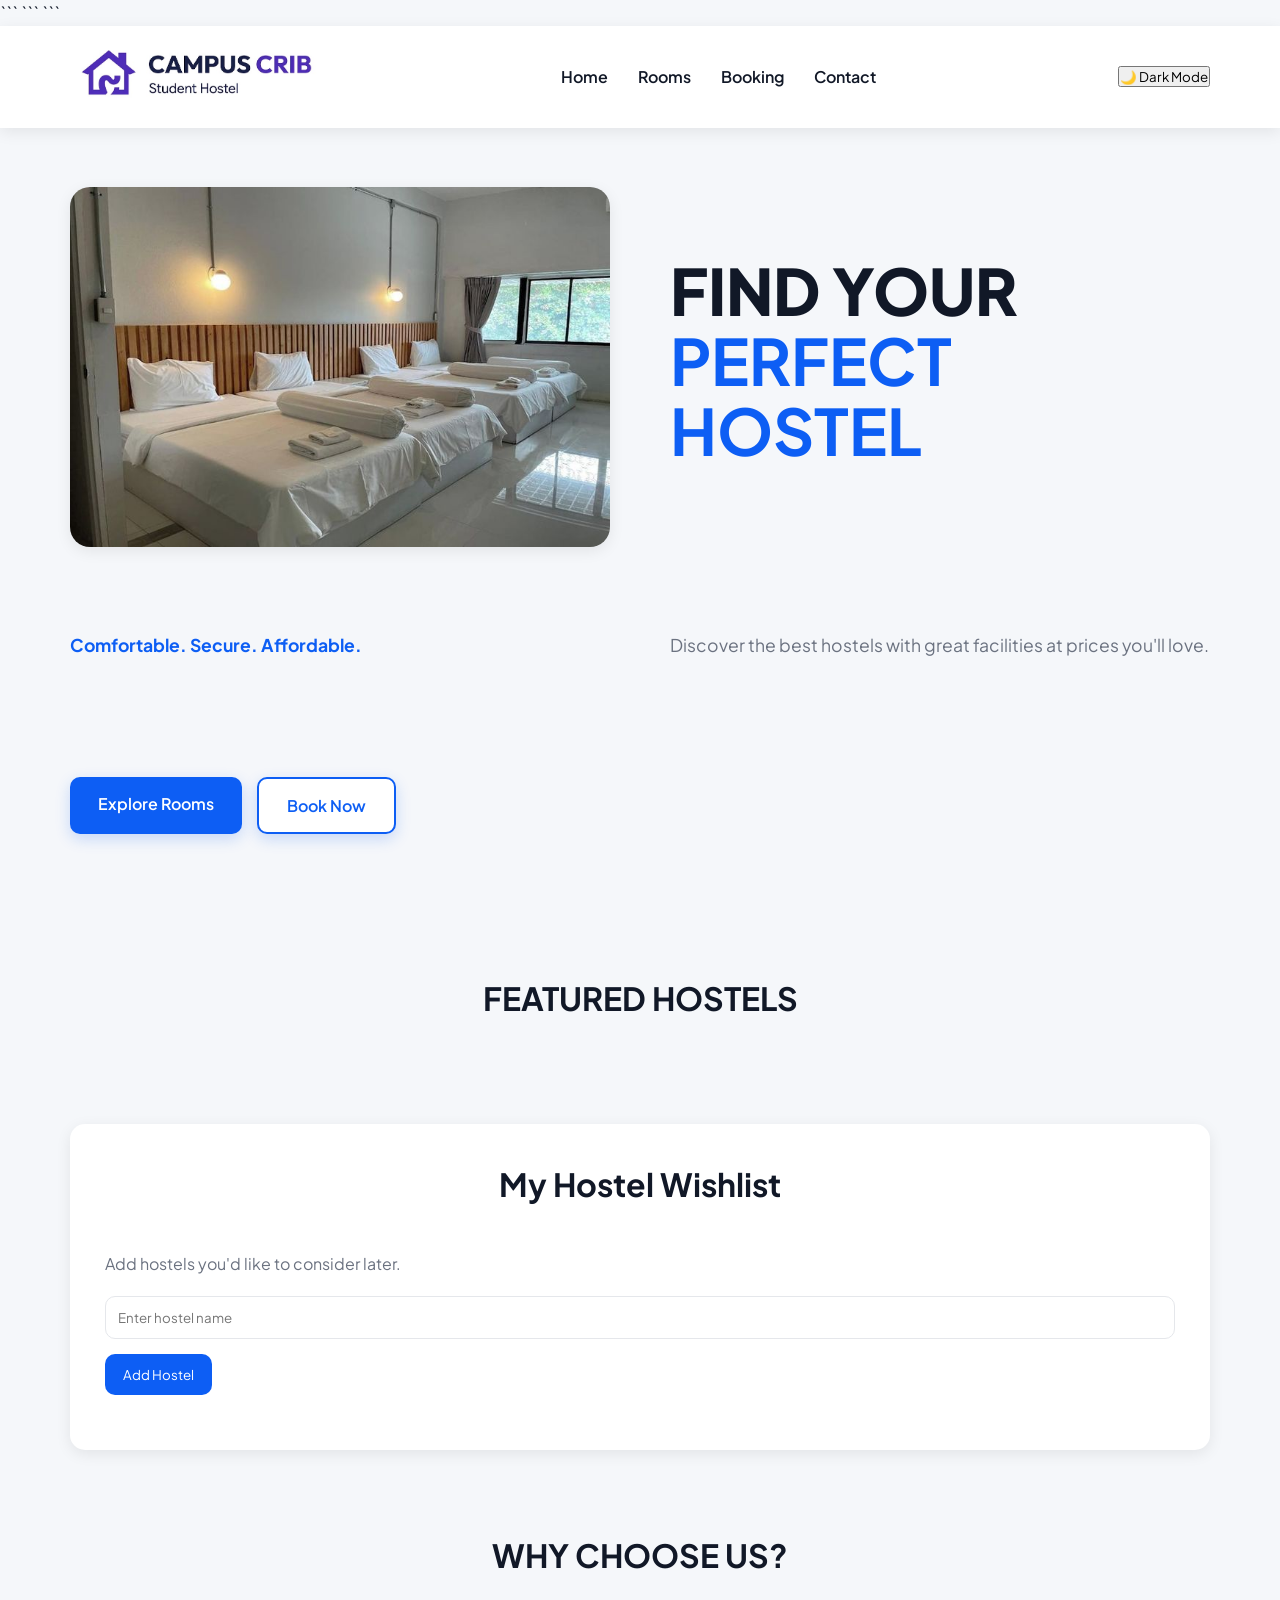
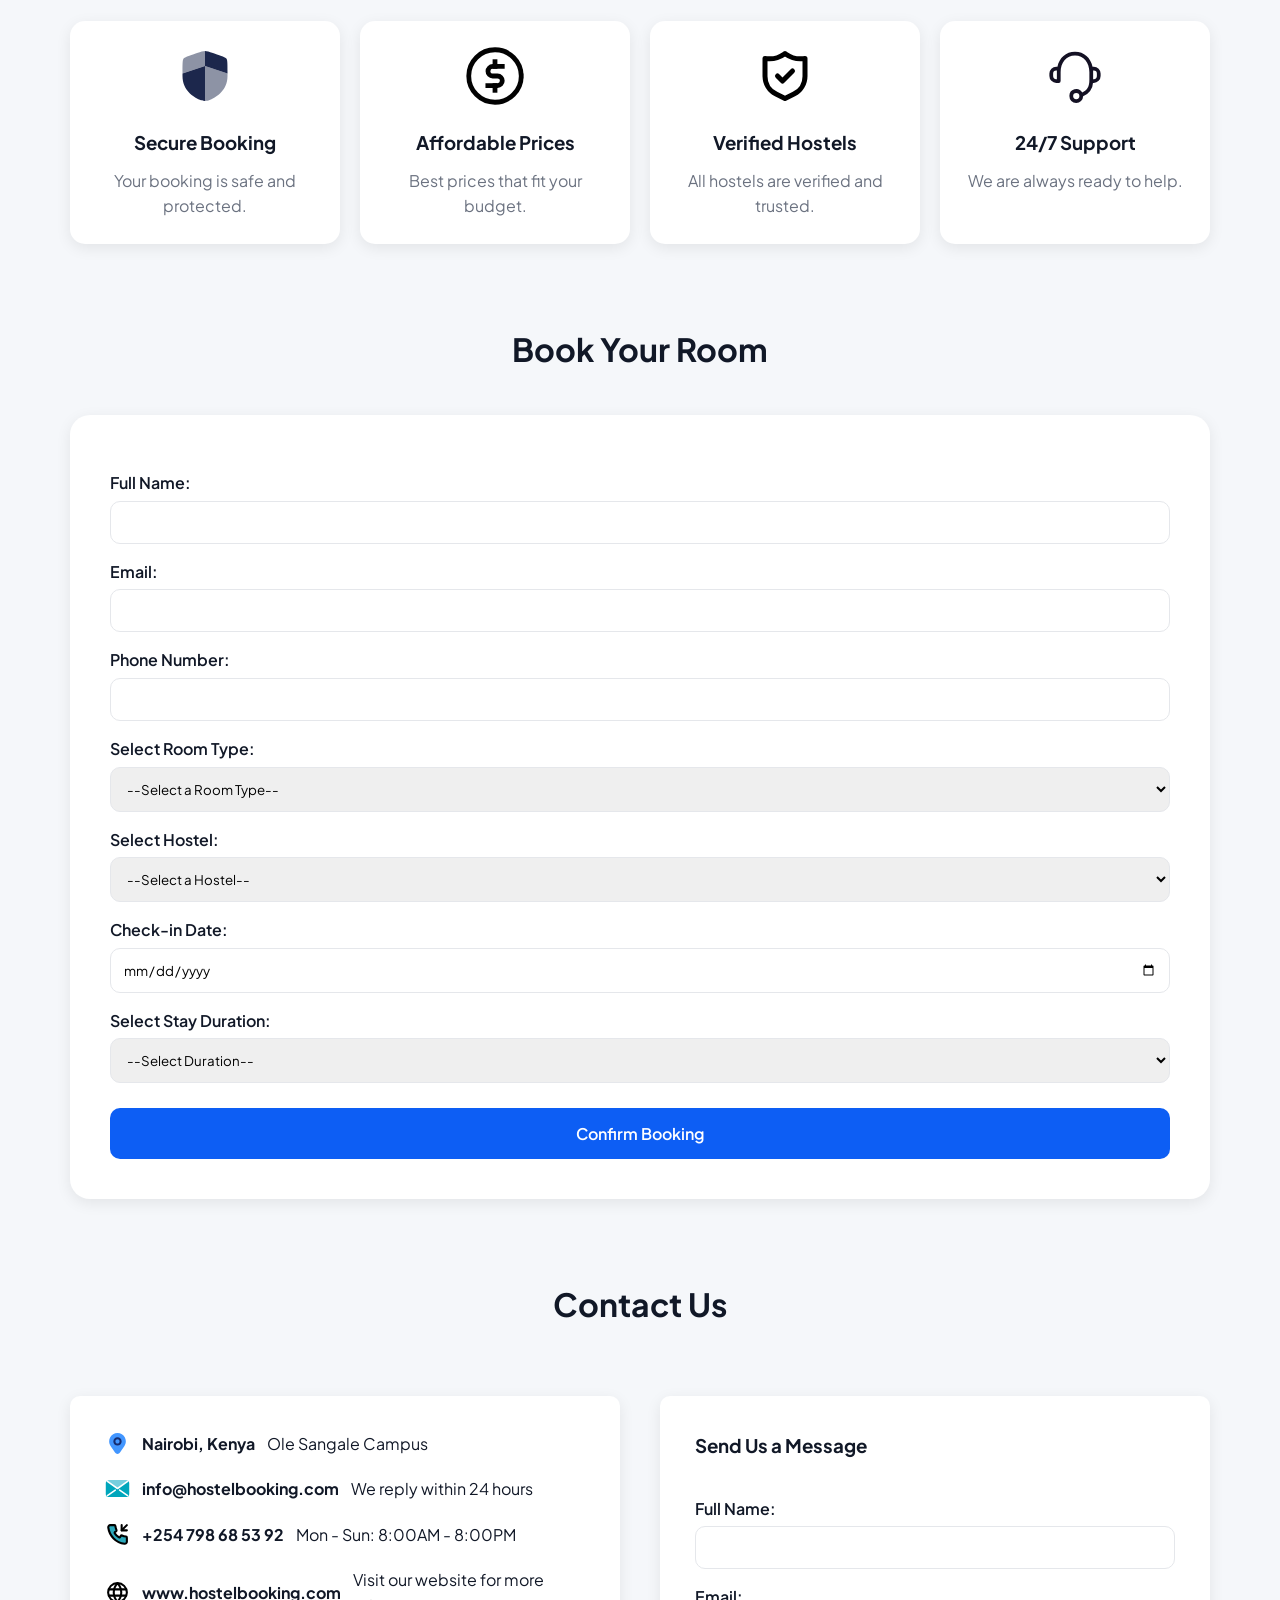
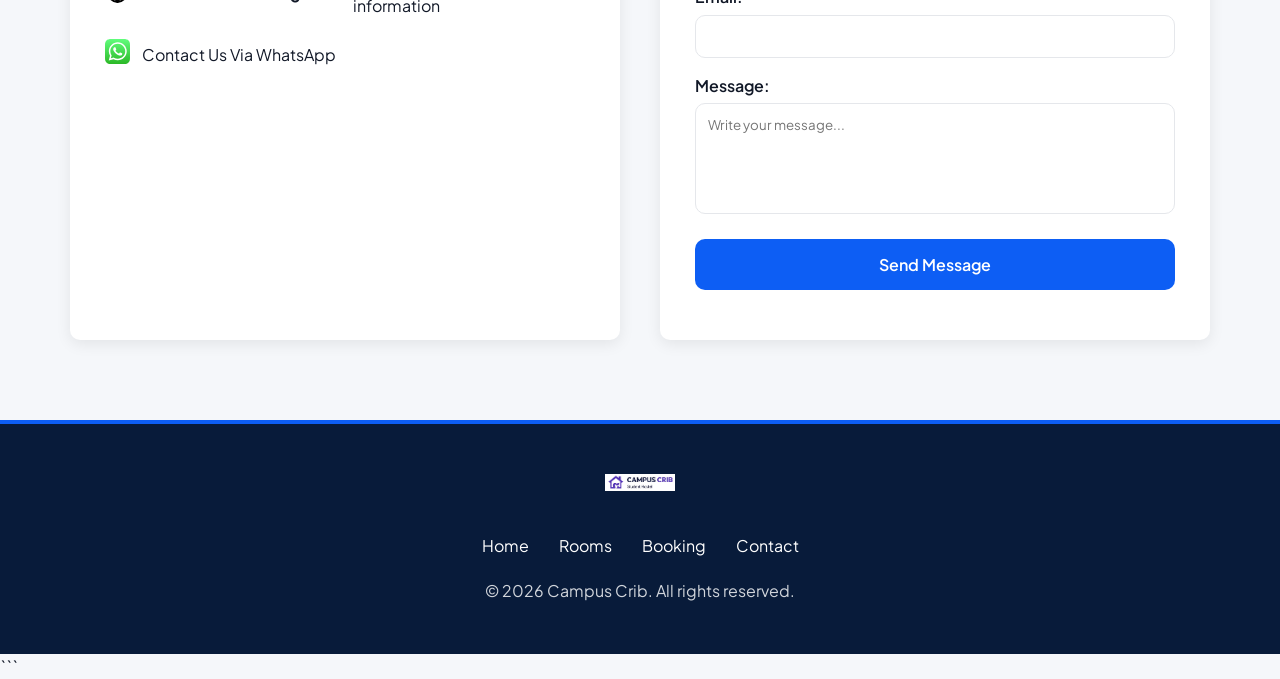
==== submission/index.html @ 3161b030 "Carry over Midterm baseline" ====
<!DOCTYPE html>

<html lang="en">

<head>
    <meta charset="UTF-8">
    <meta name="viewport" content="width=device-width, initial-scale=1.0">
    <title>Campus Crib</title>

```
<link rel="preconnect" href="https://fonts.googleapis.com">
<link rel="preconnect" href="https://fonts.gstatic.com" crossorigin>

<link href="https://fonts.googleapis.com/css2?family=Plus+Jakarta+Sans:wght@300;400;500;600;700;800&display=swap"
    rel="stylesheet">

<link rel="stylesheet" href="css/styles.css">
<link rel="icon" href="images/logo.jpg">
```

</head>

<body>

```
<header>
    <nav>
        <div class="logo">
            <a href="#Home">
                <img src="images/logo.jpg" alt="Campus Crib Logo">
            </a>
        </div>

        <ul class="nav-links">
            <li><a href="#Home">Home</a></li>
            <li><a href="#Rooms">Rooms</a></li>
            <li><a href="#Booking">Booking</a></li>
            <li><a href="#Contact">Contact</a></li>
        </ul>

        <button id="themeToggle" class="theme-btn">
            🌙 Dark Mode
        </button>
    </nav>
</header>

<main>

    <!-- HOME SECTION -->
    <section id="Home">

        <div class="banner-container">

            <img src="images/home.jpeg"
                alt="Hostel Image"
                class="home-image"
                id="bannerImage">

            <div id="bannerInfo" class="hidden-banner">

                <h3>Campus Crib</h3>

                <p>
                    We help students find secure,
                    affordable and verified hostels
                    near their campus.
                </p>

            </div>

        </div>

        <h1>FIND YOUR <strong>PERFECT HOSTEL</strong></h1>

        <p>
            <strong>Comfortable. Secure. Affordable.</strong>
        </p>

        <p>
            Discover the best hostels with great facilities
            at prices you'll love.
        </p>

        <div class="buttons">
            <a href="#Rooms" class="btn">Explore Rooms</a>
            <a href="#Booking" class="btn">Book Now</a>
        </div>

    </section>

    <!-- ROOMS SECTION -->
    <section id="Rooms">

        <h2>FEATURED HOSTELS</h2>

        <!-- Dynamic content rendered by JavaScript -->
        <div id="hostelContainer"></div>

        <!-- Wishlist Section -->
        <div class="wishlist-section">

            <h2>My Hostel Wishlist</h2>

            <p>
                Add hostels you'd like to consider later.
            </p>

            <input
                type="text"
                id="wishlistInput"
                placeholder="Enter hostel name">

            <button id="addWishlist">
                Add Hostel
            </button>

            <ul id="wishlist"></ul>

        </div>

        <!-- Why Choose Us -->
        <div class="Why">

            <h2>WHY CHOOSE US?</h2>

            <div class="reasons">

                <div class="reason">
                    <img src="images/shield.svg" alt="Secure Booking">

                    <h3>Secure Booking</h3>

                    <p>
                        Your booking is safe and protected.
                    </p>
                </div>

                <div class="reason">
                    <img src="images/prices.svg" alt="Affordable Prices">

                    <h3>Affordable Prices</h3>

                    <p>
                        Best prices that fit your budget.
                    </p>
                </div>

                <div class="reason">
                    <img src="images/verified.svg" alt="Verified Hostels">

                    <h3>Verified Hostels</h3>

                    <p>
                        All hostels are verified and trusted.
                    </p>
                </div>

                <div class="reason">
                    <img src="images/support.svg" alt="24/7 Support">

                    <h3>24/7 Support</h3>

                    <p>
                        We are always ready to help.
                    </p>
                </div>

            </div>

        </div>

    </section>

    <!-- BOOKING SECTION -->
    <section id="Booking">

        <h2>Book Your Room</h2>

        <form id="bookingForm">

            <label for="name">Full Name:</label>
            <input
                type="text"
                id="name"
                name="name">

            <label for="email">Email:</label>
            <input
                type="email"
                id="email"
                name="email">

            <label for="phone">Phone Number:</label>
            <input
                type="tel"
                id="phone"
                name="phone">

            <label for="room_type">Select Room Type:</label>

            <select id="room_type" name="room_type">
                <option value="">--Select a Room Type--</option>
                <option value="single">Single Room</option>
                <option value="double">Double Room</option>
                <option value="suite">Suite</option>
            </select>

            <label for="hostel">Select Hostel:</label>

            <select id="hostel" name="hostel">
                <option value="">--Select a Hostel--</option>
                <option value="parallel_four">
                    Parallel Four Hostels
                </option>
                <option value="qwetu">
                    Qwetu Hostel
                </option>
                <option value="kafoca">
                    Kafoca Hostel
                </option>
            </select>

            <p id="savedHostel"></p>

            <label for="checkin">Check-in Date:</label>

            <input
                type="date"
                id="checkin"
                name="checkin">

            <label for="duration_unit">
                Select Stay Duration:
            </label>

            <select
                id="duration_unit"
                name="duration_unit">

                <option value="">
                    --Select Duration--
                </option>

                <option value="3_months">
                    3 Months
                </option>

                <option value="6_months">
                    6 Months
                </option>

                <option value="12_months">
                    12 Months
                </option>

            </select>

            <button type="submit">
                Confirm Booking
            </button>

        </form>

        <p id="bookingFeedback"></p>

    </section>

    <!-- CONTACT SECTION -->
    <section id="Contact">

        <h2>Contact Us</h2>

        <div class="contact-info">

            <p>
                <img src="images/location.svg" alt="Location Icon">
                <strong>Nairobi, Kenya</strong>
                Ole Sangale Campus
            </p>

            <p>
                <img src="images/email.svg" alt="Email Icon">
                <strong>info@hostelbooking.com</strong>
                We reply within 24 hours
            </p>

            <p>
                <img src="images/call.svg" alt="Phone Icon">
                <strong>+254 798 68 53 92</strong>
                Mon - Sun: 8:00AM - 8:00PM
            </p>

            <p>
                <img src="images/internet.svg" alt="Internet Icon">
                <strong>www.hostelbooking.com</strong>
                Visit our website for more information
            </p>

            <p>
                <a href="https://wa.me/254798685392"
                    target="_blank">

                    <img src="images/whatsapp.svg"
                        alt="WhatsApp Icon">

                </a>

                Contact Us Via WhatsApp
            </p>

        </div>

        <!-- Contact Form -->
        <div id="contact-form">

            <h3>Send Us a Message</h3>

            <form id="messageForm">

                <label for="contact-name">
                    Full Name:
                </label>

                <input
                    type="text"
                    id="contact-name"
                    name="name">

                <label for="contact-email">
                    Email:
                </label>

                <input
                    type="email"
                    id="contact-email"
                    name="email">

                <label for="message">
                    Message:
                </label>

                <textarea
                    id="message"
                    name="message"
                    rows="5"
                    placeholder="Write your message..."></textarea>

                <button type="submit">
                    Send Message
                </button>

            </form>

            <p id="messageFeedback"></p>

        </div>

    </section>

</main>

<footer>

    <a href="#Home">
        <img src="images/logo.jpg"
            alt="Campus Crib Logo"
            class="footer-logo">
    </a>

    <ul class="footer-links">
        <li><a href="#Home">Home</a></li>
        <li><a href="#Rooms">Rooms</a></li>
        <li><a href="#Booking">Booking</a></li>
        <li><a href="#Contact">Contact</a></li>
    </ul>

    <p>
        &copy; 2026 Campus Crib.
        All rights reserved.
    </p>

</footer>

<script src="js/script.js"></script>
```

</body>

</html>
---- submission/css/styles.css ----
:root {
--primary-blue: #0D5EF4;
--dark-blue: #0A2A66;
--navy-blue: #081B3A;

--white: #FFFFFF;
--light-bg: #F5F7FA;

--border-gray: #E5E7EB;
--text-gray: #6B7280;
--dark-text: #111827;

--shadow: 0 4px 15px rgba(0, 0, 0, 0.08);
}

* {
  margin: 0;
  padding: 0;
  box-sizing: border-box;
  font-family: 'Plus Jakarta Sans', sans-serif;
}

html {
scroll-behavior: smooth;
}

body {
background: var(--light-bg);
color: var(--dark-text);
line-height: 1.6;
}

header {
background: var(--white);
box-shadow: var(--shadow);
position: sticky;
top: 0;
z-index: 1000;
}

nav {
max-width: 1200px;
margin: auto;
padding: 18px 30px;
display: flex;
justify-content: space-between;
align-items: center;
}

.logo img {
height: 60px;
transition: 0.3s;
}

.logo img:hover {
transform: scale(1.05);
}

.nav-links {
display: flex;
gap: 30px;
list-style: none;
}

.nav-links a {
text-decoration: none;
color: var(--dark-text);
font-weight: 600;
position: relative;
}

.nav-links a::after {
content: "";
position: absolute;
width: 0;
left: 0;
bottom: -5px;
height: 2px;
background: var(--primary-blue);
transition: 0.3s;
}

.nav-links a:hover::after {
width: 100%;
}

.nav-links a:hover {
color: var(--primary-blue);
}

section {
scroll-margin-top: 100px;
}

#Home {
max-width: 1200px;
margin: auto;
min-height: 85vh;
padding: 50px 30px;
display: grid;
grid-template-columns: 1fr 1fr;
gap: 60px;
align-items: center;
}

.home-image {
width: 100%;
max-width: 550px;
border-radius: 20px;
justify-self: center;
box-shadow: var(--shadow);
}

#Home h1 {
font-size: 4rem;
line-height: 1.1;
font-weight: 800;
margin-bottom: 20px;
}

#Home h1 strong {
color: var(--primary-blue);
display: block;
}

#Home p {
color: var(--text-gray);
margin-bottom: 10px;
font-size: 1.1rem;
}

#Home p strong {
color: var(--primary-blue);
}

.buttons {
display: flex;
gap: 15px;
margin-top: 30px;
}

.btn {
text-decoration: none;
padding: 14px 28px;
border-radius: 10px;
font-weight: 600;
transition: 0.3s;
box-shadow: 0 5px 15px rgba(13, 94, 244, 0.2);
}

.btn:first-child {
background: var(--primary-blue);
color: white;
}

.btn:last-child {
border: 2px solid var(--primary-blue);
color: var(--primary-blue);
background: white;
}

.btn:hover {
transform: translateY(-4px);
}

#Rooms {
max-width: 1200px;
margin: 80px auto;
padding: 0 30px;
}

#Booking {
max-width: 1200px;
margin: 80px auto;
padding: 0 30px;
}

#Rooms h2 {
text-align: center;
margin-bottom: 40px;
font-size: 2rem;
}

#Booking h2 {
text-align: center;
margin-bottom: 40px;
font-size: 2rem;
}

.image {
display: inline-block;
width: 31%;
margin-right: 2%;
margin-bottom: 30px;
background: white;
border-radius: 15px;
overflow: hidden;
box-shadow: var(--shadow);
transition: 0.3s;
cursor: pointer;
}

.image:hover {
transform: translateY(-5px);
}

.image img {
width: 100%;
height: 220px;
object-fit: cover;
transition: 0.4s;
}

.image:hover img {
transform: scale(1.05);
}

.image h3 {
padding: 15px 20px 8px;
}

.image p {
padding: 0 20px 20px;
color: var(--primary-blue);
font-weight: 700;
}

.Why {
margin-top: 80px;
}

.Why h2 {
text-align: center;
margin-bottom: 40px;
}

.reasons {
display: grid;
grid-template-columns: repeat(4, 1fr);
gap: 20px;
}

.reason {
background: white;
padding: 25px;
text-align: center;
border-radius: 15px;
box-shadow: var(--shadow);
transition: 0.3s;
}

.reason:hover {
transform: translateY(-5px);
}

.reason img {
width: 60px;
margin-bottom: 15px;
}

.reason h3 {
margin-bottom: 10px;
}

.reason p {
color: var(--text-gray);
}

form {
background: white;
padding: 40px;
border-radius: 20px;
box-shadow: var(--shadow);
}

form label {
display: block;
margin-top: 15px;
margin-bottom: 5px;
font-weight: 600;
}

form input {
width: 100%;
padding: 12px;
border: 1px solid var(--border-gray);
border-radius: 10px;
outline: none;
transition: 0.3s;
}

form select {
width: 100%;
padding: 12px;
border: 1px solid var(--border-gray);
border-radius: 10px;
outline: none;
transition: 0.3s;
}

form textarea {
width: 100%;
padding: 12px;
border: 1px solid var(--border-gray);
border-radius: 10px;
outline: none;
transition: 0.3s;
resize: none;
}

form input:focus {
border-color: var(--primary-blue);
}

form select:focus {
border-color: var(--primary-blue);
}

form textarea:focus {
border-color: var(--primary-blue);
}

form button {
width: 100%;
padding: 15px;
margin-top: 25px;
border: none;
border-radius: 10px;
background: var(--primary-blue);
color: white;
font-size: 1rem;
font-weight: 600;
cursor: pointer;
transition: 0.3s;
}

form button:hover {
background: var(--dark-blue);
}

#Contact {
max-width: 1200px;
margin: 80px auto;
padding: 0 30px;
display: grid;
grid-template-columns: 1fr 1fr;
gap: 40px;
}

#Contact h2 {
margin-bottom: 25px;
grid-column: 1 / -1;
font-size: 2rem;
text-align: center;
}

.contact-info {
background: white;
padding: 35px;
border-radius: 10px;
box-shadow: var(--shadow);
}

#contact-form {
background: white;
padding: 35px;
border-radius: 10px;
box-shadow: var(--shadow);
}

.contact-info p {
margin-bottom: 20px;
display: flex;
align-items: center;
gap: 12px;
}

.contact-info img {
width: 25px;
}

#contact-form h3 {
margin-bottom: 20px;
}

#contact-form form {
display: flex;
flex-direction: column;
box-shadow: none;
padding: 0;
background: transparent;
border-radius: 0;
}

#contact-form form label {
margin-top: 15px;
}

footer {
background: var(--navy-blue);
color: white;
text-align: center;
padding: 50px 20px;
margin-top: 80px;
border-top: 4px solid var(--primary-blue);
}

.footer-logo {
width: 70px;
margin-bottom: 15px;
}

.footer-links {
display: flex;
justify-content: center;
gap: 30px;
list-style: none;
margin: 20px 0;
}

.footer-links a {
color: white;
text-decoration: none;
}

.footer-links a:hover {
color: var(--primary-blue);
}

footer p {
color: #D1D5DB;
}

@media (max-width: 992px) {

#Home {
    grid-template-columns: 1fr;
    text-align: center;
}

.buttons {
    justify-content: center;
}

.reasons {
    grid-template-columns: repeat(2, 1fr);
}

#Contact {
    grid-template-columns: 1fr;
}

#Contact h2 {
    grid-column: 1;
}

.image {
    width: 48%;
}

}

@media (max-width: 768px) {

nav {
    flex-direction: column;
    gap: 20px;
}

.nav-links {
    flex-wrap: wrap;
    justify-content: center;
}

#Home h1 {
    font-size: 2.6rem;
}

.buttons {
    flex-direction: column;
}

.image {
    width: 100%;
    margin-right: 0;
}

.reasons {
    grid-template-columns: 1fr;
}


.theme-btn {
    background: var(--primary-blue);
    color: white;
    border: none;
    padding: 12px 18px;
    border-radius: 10px;
    cursor: pointer;
    font-weight: 600;
    transition: 0.3s;
}
}
.theme-btn:hover {
    background: var(--dark-blue);
    transform: translateY(-2px);
}

/* Banner Container */
.banner-container {
    position: relative;
    max-width: 550px;
    margin: auto;
}

/* Hidden Banner Information */
.hidden-banner {
    position: absolute;
    bottom: 20px;
    left: 20px;
    right: 20px;

    background: rgba(13, 94, 244, 0.92);
    color: white;

    padding: 20px;
    border-radius: 12px;

    opacity: 0;
    transform: translateY(20px);

    transition: 0.4s ease;
}

.banner-container:hover .hidden-banner {
    opacity: 1;
    transform: translateY(0);
}

.hidden-banner h3 {
    margin-bottom: 10px;
}

.hidden-banner p {
    color: white;
    margin: 0;
}

/* Dynamic Hostel Cards Container */
#hostelContainer {
    display: grid;
    grid-template-columns: repeat(auto-fit, minmax(300px, 1fr));
    gap: 25px;
    margin-bottom: 60px;
}

/* Hostel Cards Generated By JavaScript */
.hostel-card {
    background: white;
    border-radius: 15px;
    overflow: hidden;
    box-shadow: var(--shadow);
    transition: 0.3s;
}

.hostel-card:hover {
    transform: translateY(-5px);
}

.hostel-card img {
    width: 100%;
    height: 220px;
    object-fit: cover;
}

.hostel-card h3 {
    padding: 15px 20px 10px;
}

.hostel-card p {
    padding: 0 20px 15px;
    color: var(--text-gray);
}

.hostel-card button {
    margin: 0 20px 20px;
    padding: 12px 20px;
    border: none;
    border-radius: 10px;
    background: var(--primary-blue);
    color: white;
    cursor: pointer;
}

.hostel-card button:hover {
    background: var(--dark-blue);
}

/* Wishlist Section */
.wishlist-section {
    background: white;
    padding: 35px;
    border-radius: 15px;
    box-shadow: var(--shadow);
    margin-top: 60px;
}

.wishlist-section h2 {
    margin-bottom: 10px;
}

.wishlist-section p {
    margin-bottom: 20px;
    color: var(--text-gray);
}

#wishlistInput {
    width: 100%;
    padding: 12px;
    border: 1px solid var(--border-gray);
    border-radius: 10px;
    margin-bottom: 15px;
}

#wishlistInput:focus {
    border-color: var(--primary-blue);
    outline: none;
}

#addWishlist {
    background: var(--primary-blue);
    color: white;
    border: none;
    padding: 12px 18px;
    border-radius: 10px;
    cursor: pointer;
    transition: 0.3s;
}

#addWishlist:hover {
    background: var(--dark-blue);
}

/* Wishlist Items */
#wishlist {
    list-style: none;
    margin-top: 20px;
}

#wishlist li {
    background: var(--light-bg);
    padding: 15px;
    margin-bottom: 10px;
    border-radius: 10px;
    border-left: 4px solid var(--primary-blue);
}

/* Saved Hostel Message */
#savedHostel {
    margin-top: 10px;
    color: var(--primary-blue);
    font-weight: 600;
}

/* Booking Feedback */
#bookingFeedback {
    margin-top: 20px;
    text-align: center;
    font-weight: 600;
    color: #16A34A;
}

/* Contact Message Feedback */
#messageFeedback {
    margin-top: 15px;
    font-weight: 600;
    color: #16A34A;
}

/* Dark Mode Support */
body.dark-mode {
    background: #0F172A;
    color: #F8FAFC;
}

body.dark-mode header,
body.dark-mode .reason,
body.dark-mode .wishlist-section,
body.dark-mode form,
body.dark-mode .contact-info,
body.dark-mode #contact-form,
body.dark-mode .hostel-card {
    background: #1E293B;
    color: white;
}

body.dark-mode input,
body.dark-mode select,
body.dark-mode textarea {
    background: #334155;
    color: white;
    border-color: #475569;
}

body.dark-mode footer {
    background: #020617;
}

/* Responsive Adjustments */
@media(max-width:768px){

    .theme-btn{
        width:100%;
    }

    .banner-container{
        margin-bottom:30px;
    }

    .hidden-banner{
        position:relative;
        opacity:1;
        transform:none;
        margin-top:15px;
        left:0;
        right:0;
        bottom:0;
    }

    #hostelContainer{
        grid-template-columns:1fr;
    }
}
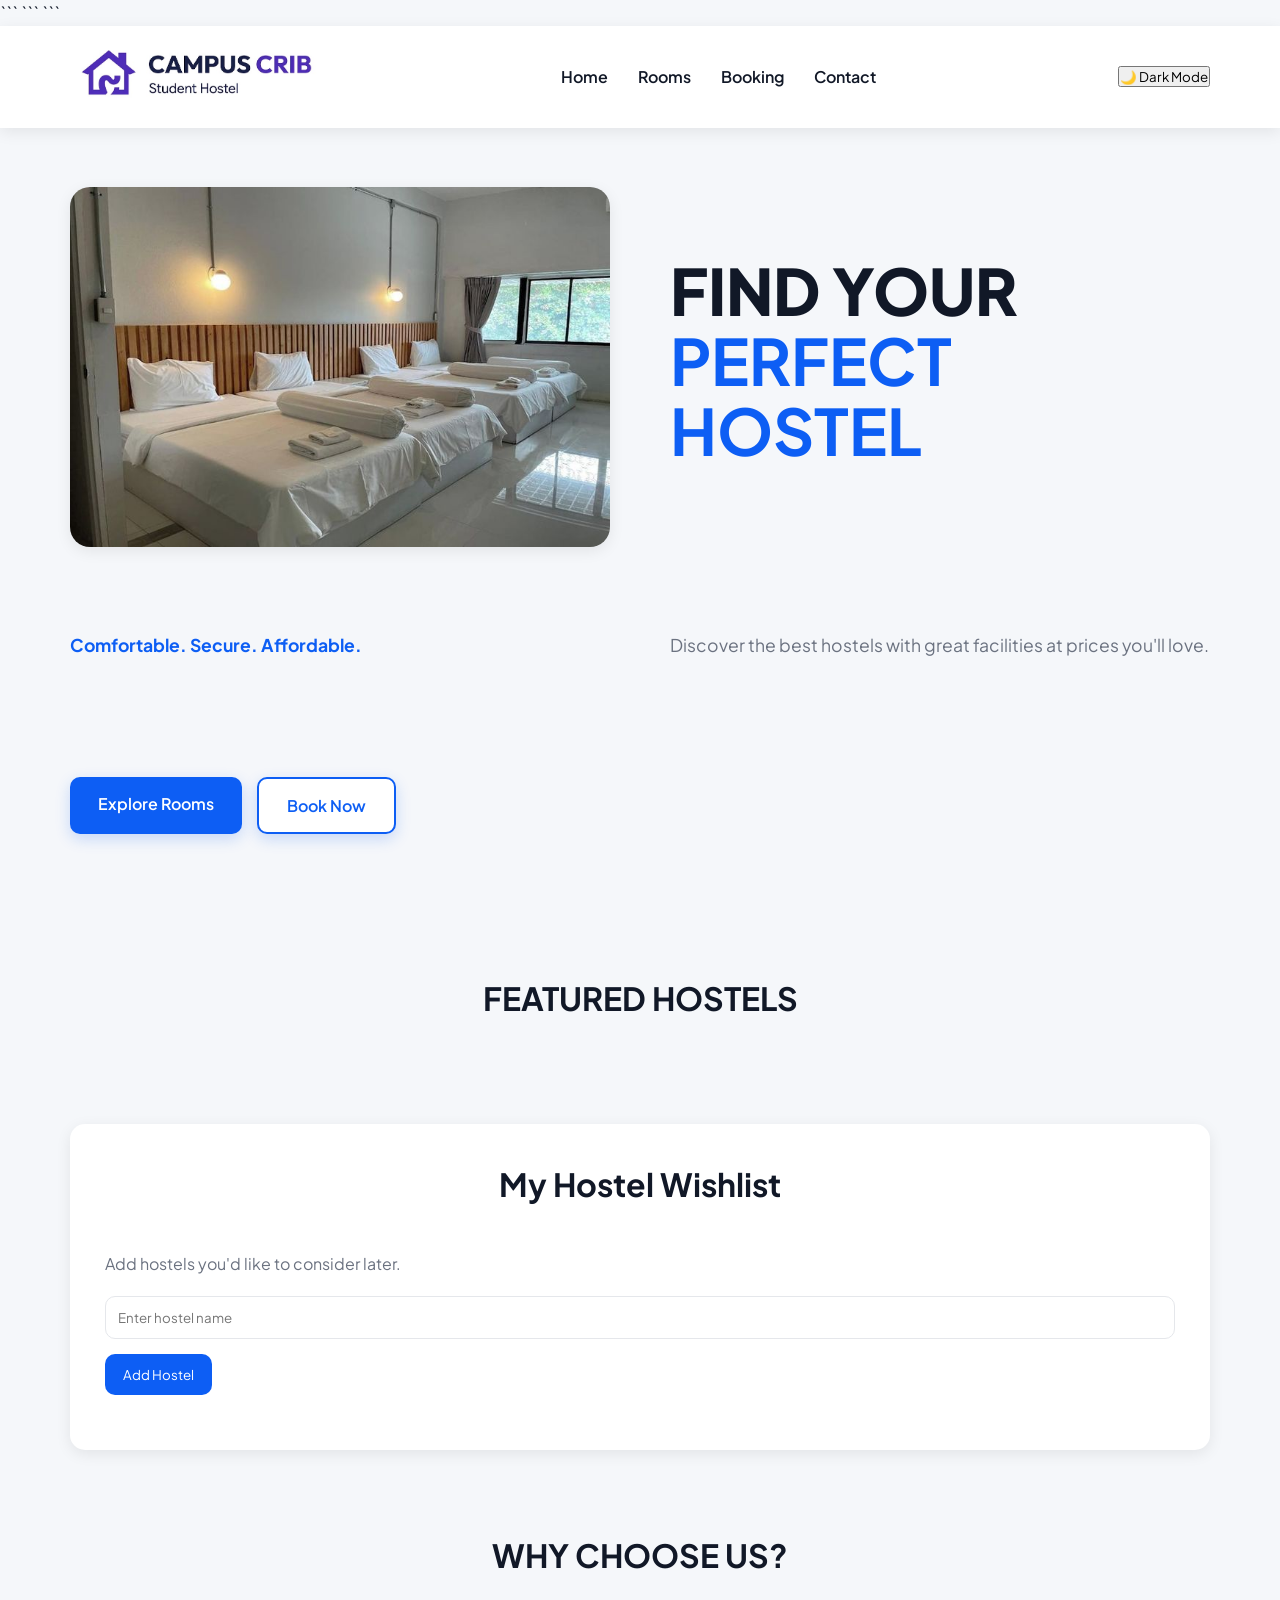
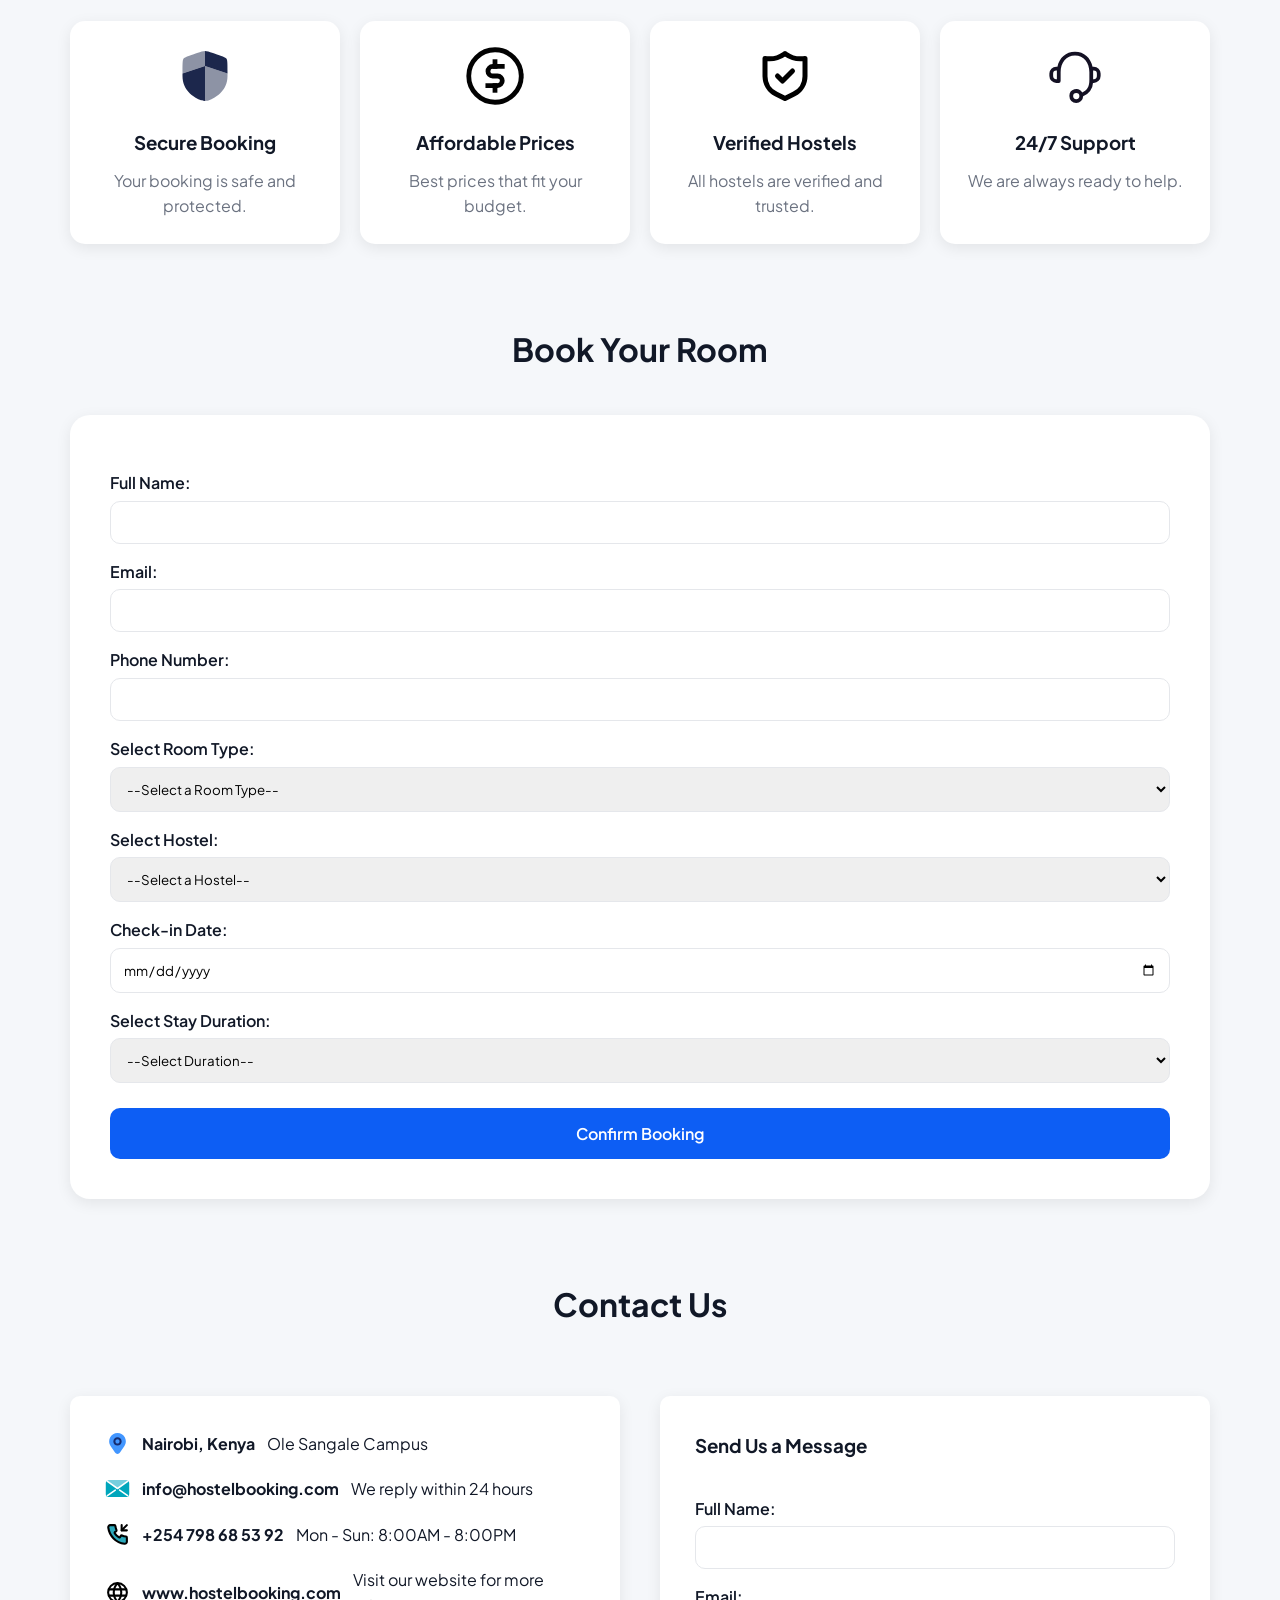
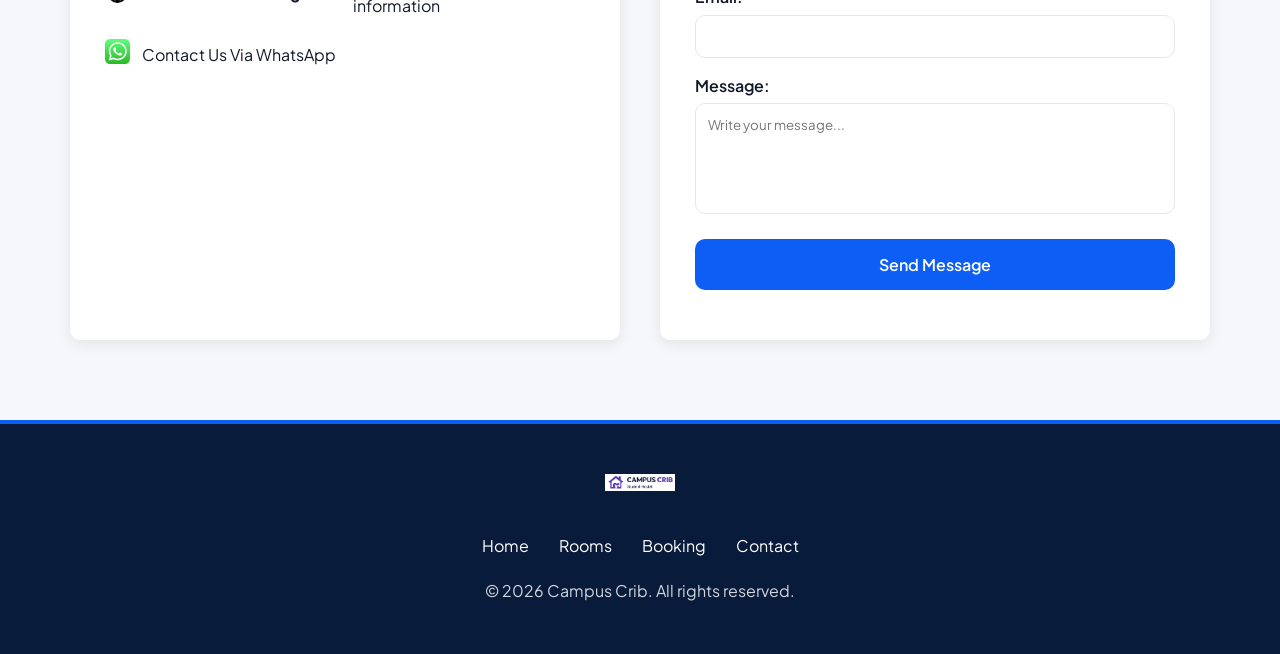
==== commit 46561e32: "Click to reveal on your banner" ====
--- a/submission/index.html
+++ b/submission/index.html
@@ -382,7 +382,6 @@
 </footer>
 
 <script src="js/script.js"></script>
-```
 
 </body>
 
--- a/submission/css/styles.css
+++ b/submission/css/styles.css
@@ -678,32 +678,20 @@
 }
 
 /* Dark Mode Support */
-body.dark-mode {
-    background: #0F172A;
-    color: #F8FAFC;
-}
-
-body.dark-mode header,
-body.dark-mode .reason,
-body.dark-mode .wishlist-section,
-body.dark-mode form,
-body.dark-mode .contact-info,
-body.dark-mode #contact-form,
-body.dark-mode .hostel-card {
-    background: #1E293B;
+.dark-mode {
+    background-color: #222;
     color: white;
 }
 
-body.dark-mode input,
-body.dark-mode select,
-body.dark-mode textarea {
-    background: #334155;
+.dark-mode header,
+.dark-mode section,
+.dark-mode footer {
+    background-color: #333;
     color: white;
-    border-color: #475569;
-}
-
-body.dark-mode footer {
-    background: #020617;
+}
+
+.dark-mode a {
+    color: #4da6ff;
 }
 
 /* Responsive Adjustments */
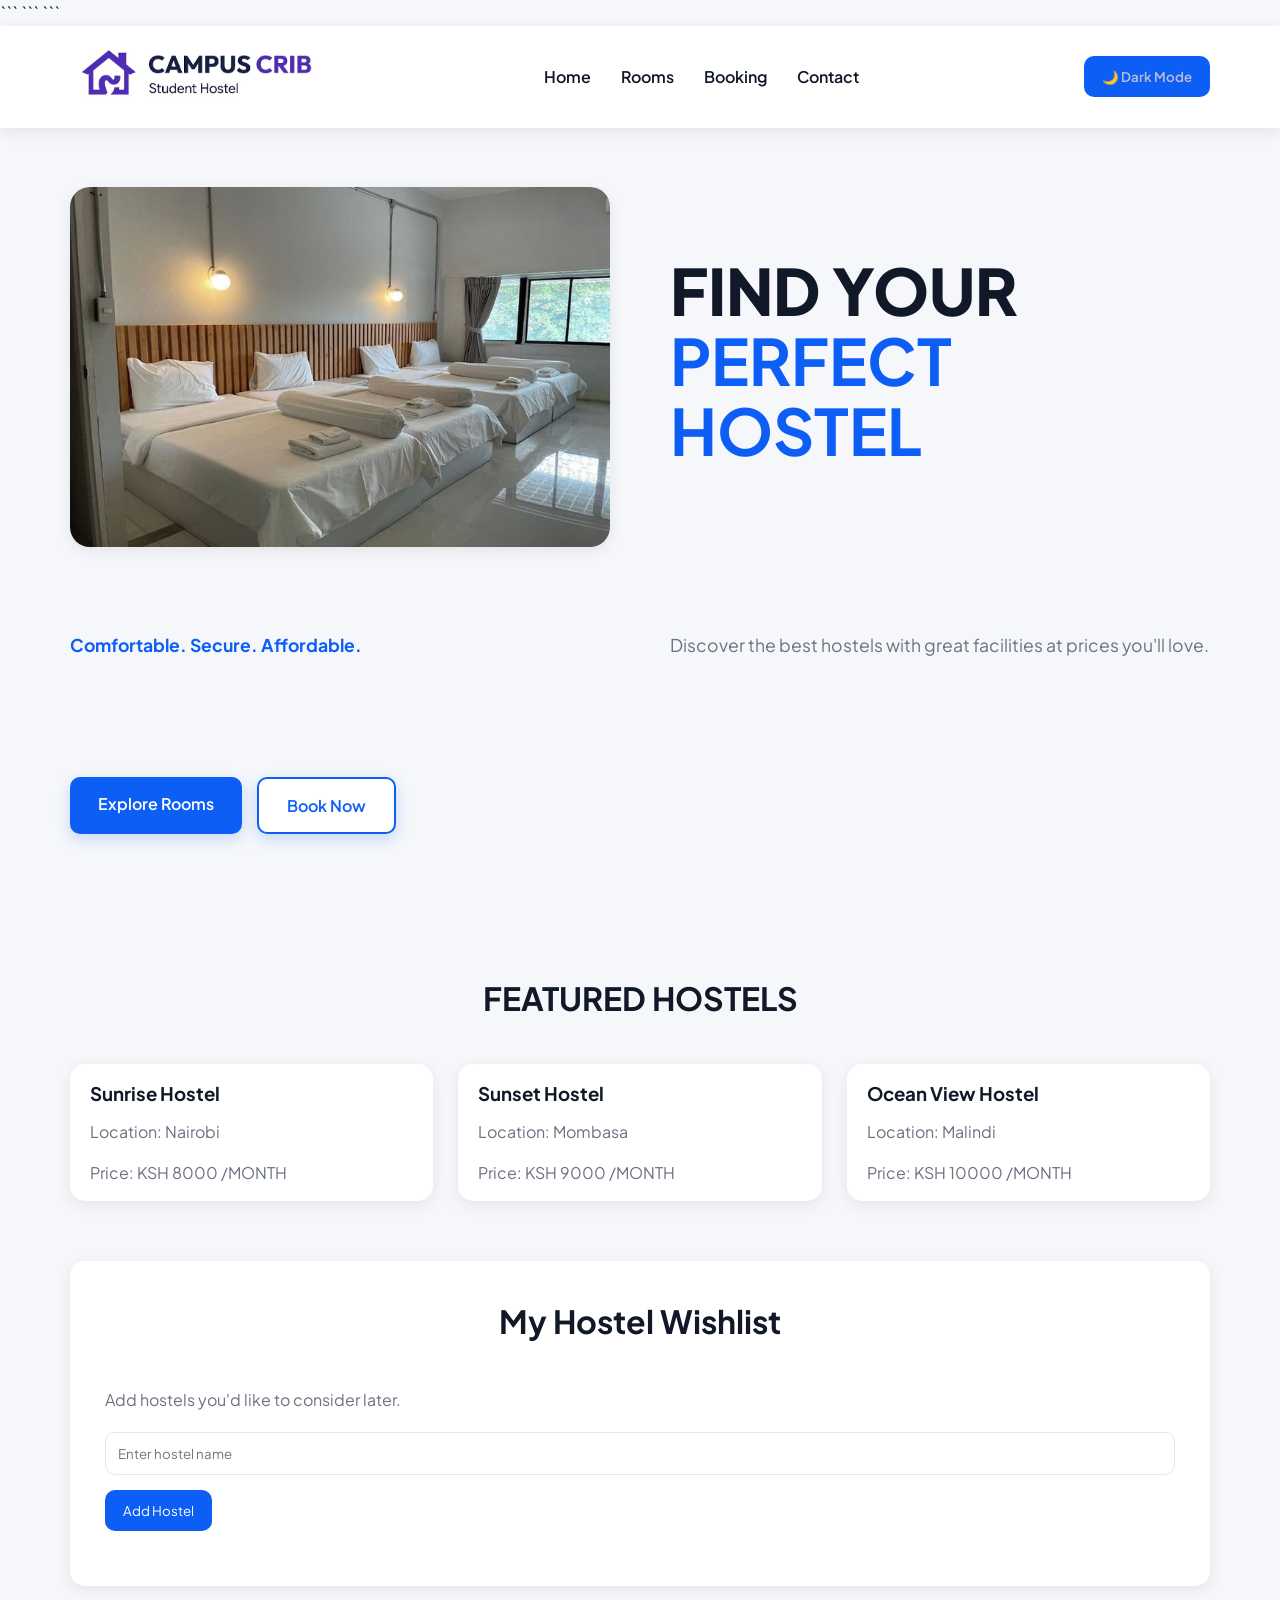
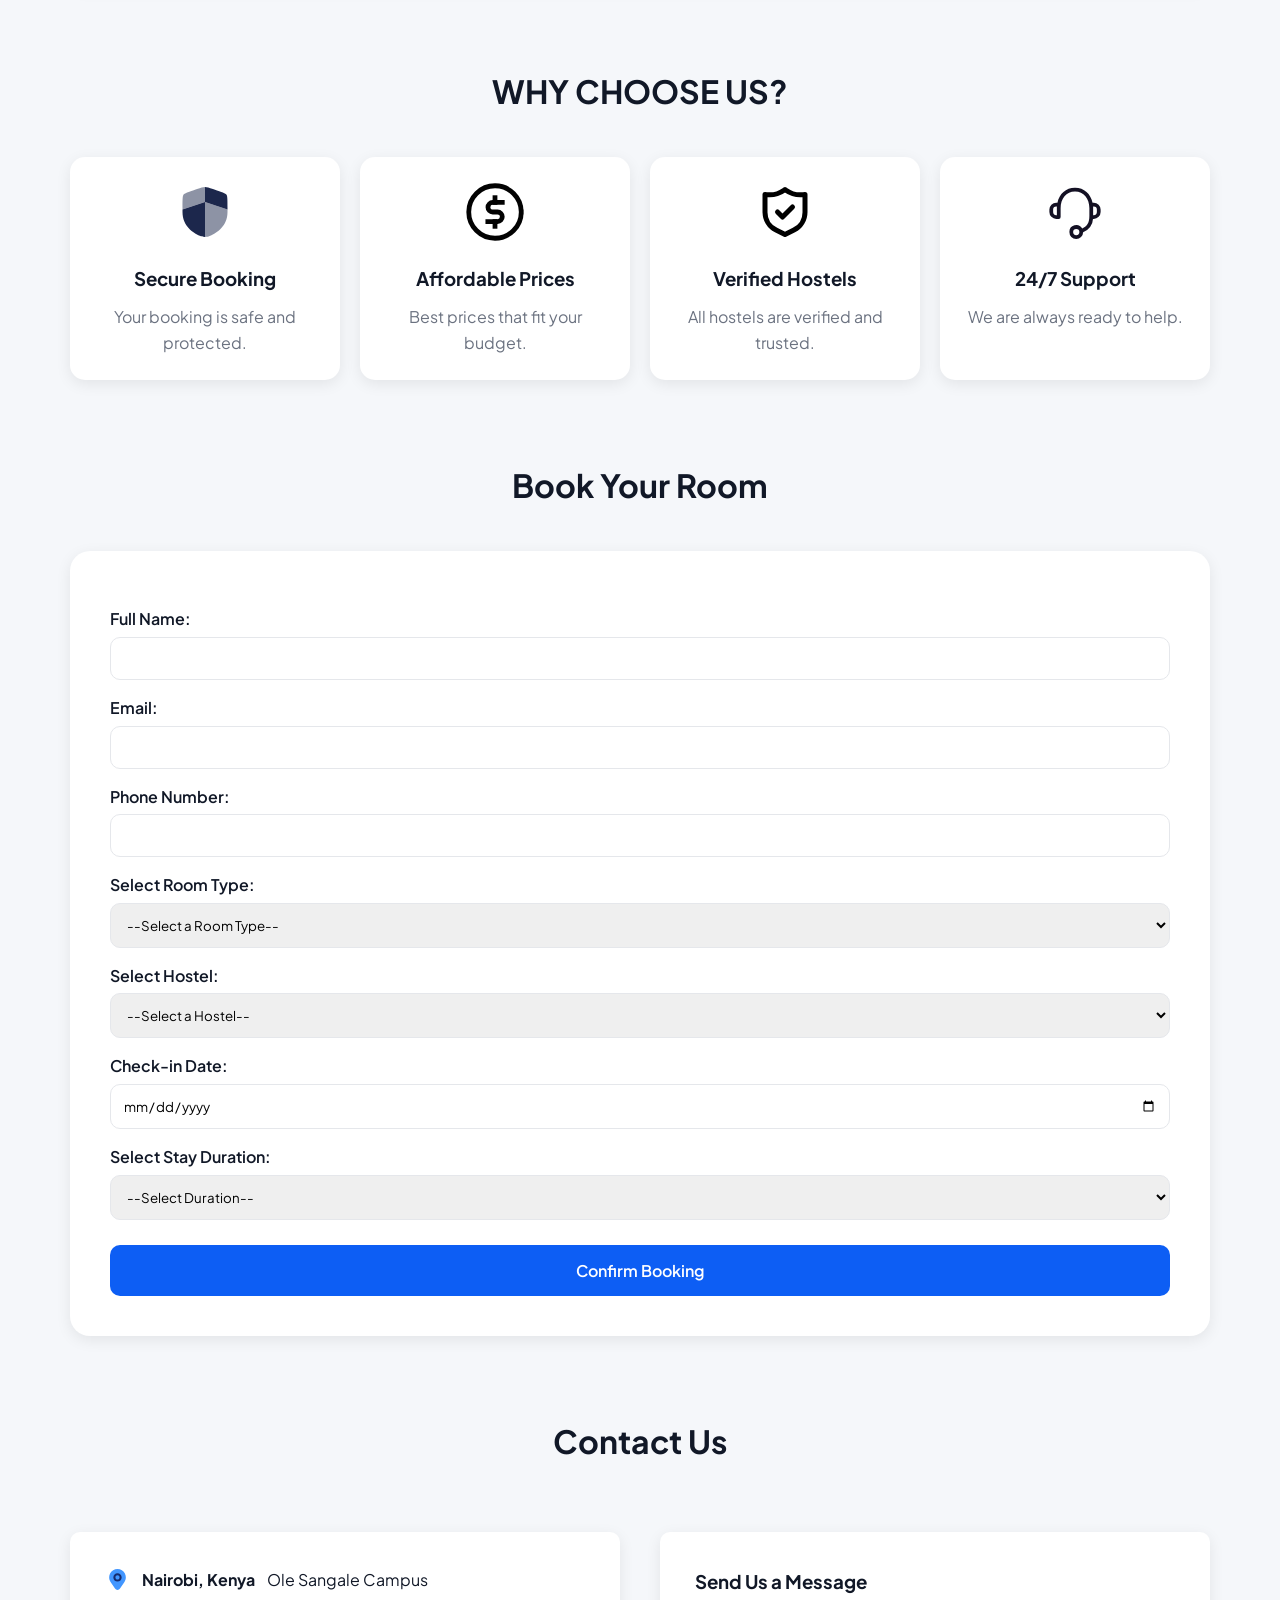
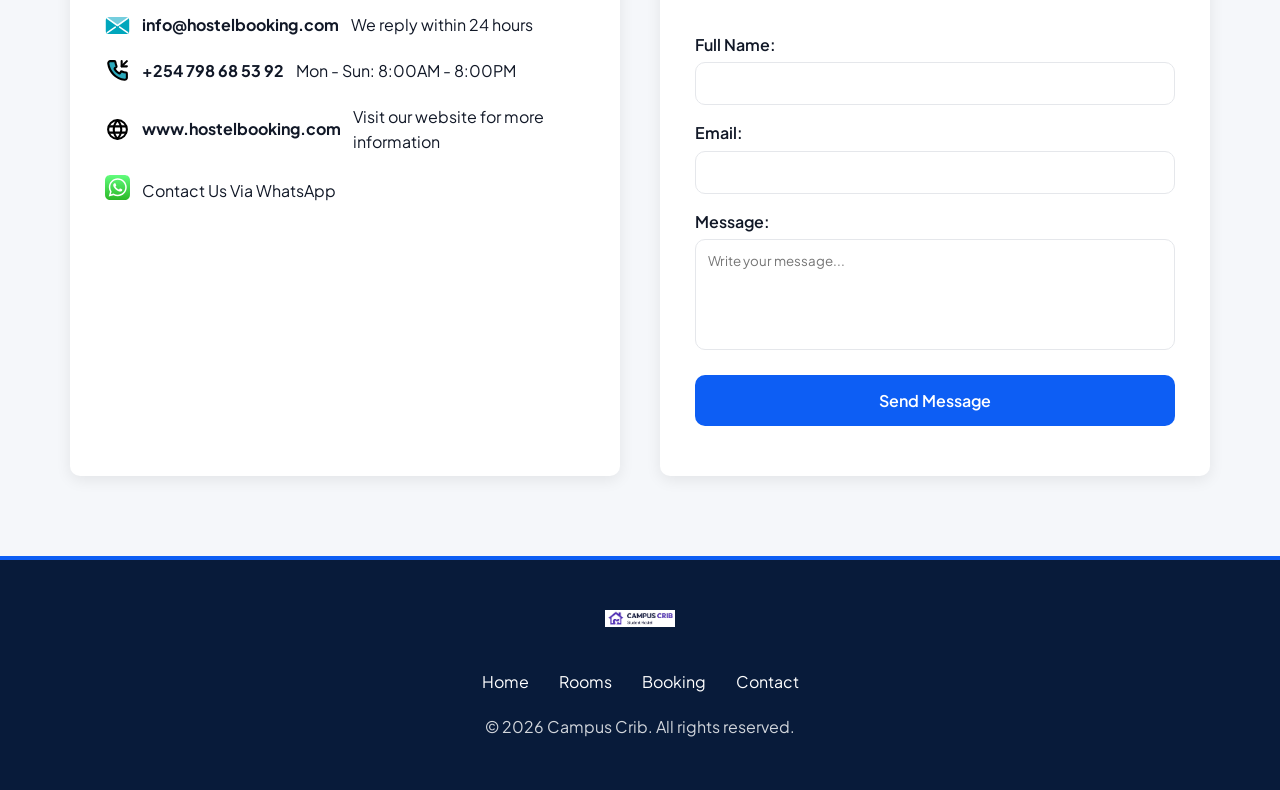
==== commit e33043bb: "Persistent state with localStorage" ====
--- a/submission/index.html
+++ b/submission/index.html
@@ -255,7 +255,7 @@
 
             </select>
 
-            <button type="submit">
+            <button type="submit" id="bookingBtn">
                 Confirm Booking
             </button>
 
--- a/submission/css/styles.css
+++ b/submission/css/styles.css
@@ -186,7 +186,16 @@
 margin-bottom: 40px;
 font-size: 2rem;
 }
-
+.theme-btn {
+    background: var(--primary-blue);
+    color:rgb(190, 190, 214);
+    border: none;
+    padding: 12px 18px;
+    border-radius: 10px;
+    cursor: pointer;
+    font-weight: 600;
+    transition: 0.3s;
+}
 .image {
 display: inline-block;
 width: 31%;
@@ -492,7 +501,7 @@
 
 .theme-btn {
     background: var(--primary-blue);
-    color: white;
+    color:rgb(66, 66, 199);
     border: none;
     padding: 12px 18px;
     border-radius: 10px;
@@ -679,8 +688,8 @@
 
 /* Dark Mode Support */
 .dark-mode {
-    background-color: #222;
-    color: white;
+    background-color: var(--dark-text);
+    color: var(--dark-text);
 }
 
 .dark-mode header,
@@ -689,9 +698,18 @@
     background-color: #333;
     color: white;
 }
+.dark-mode p{
+color:#0c203f;
+}
 
 .dark-mode a {
     color: #4da6ff;
+}
+.dark-mode h3{
+color: var(--dark-text);
+}
+.dark-mode label{
+    color: #0c203f;
 }
 
 /* Responsive Adjustments */
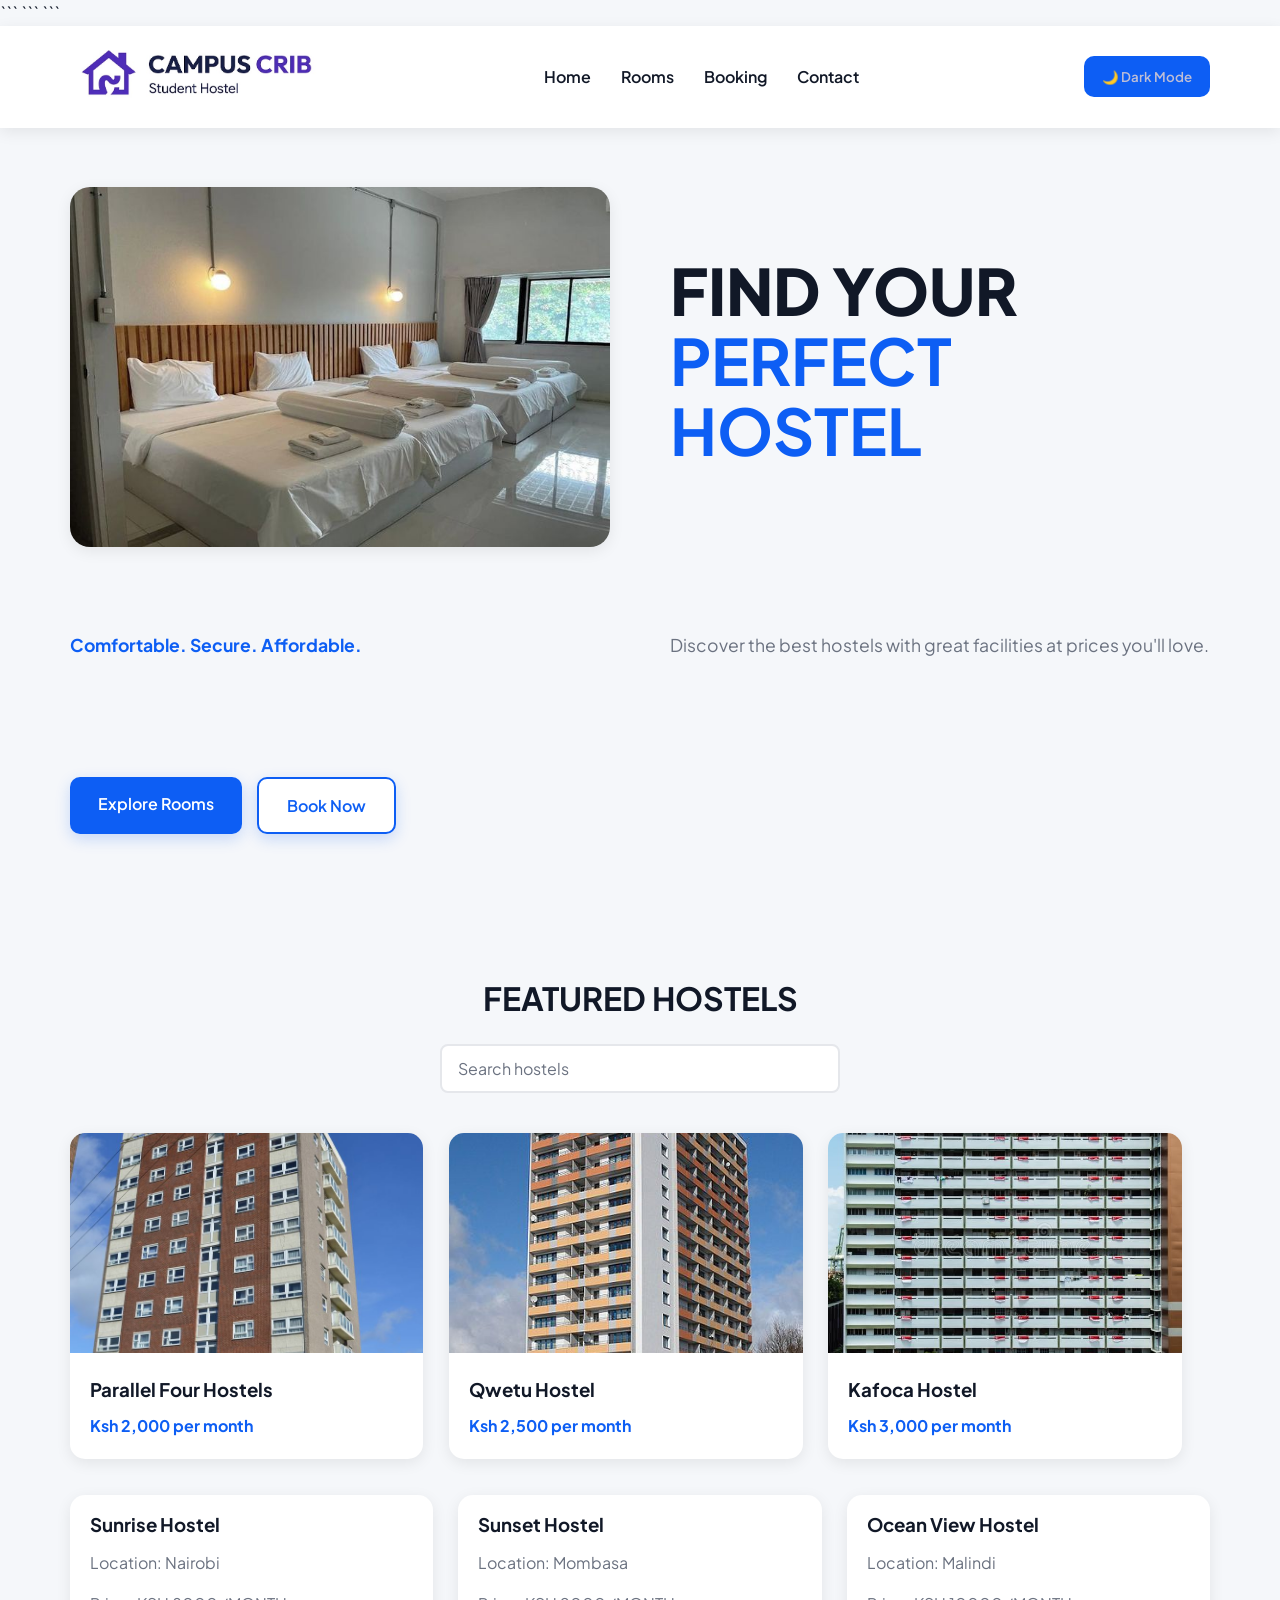
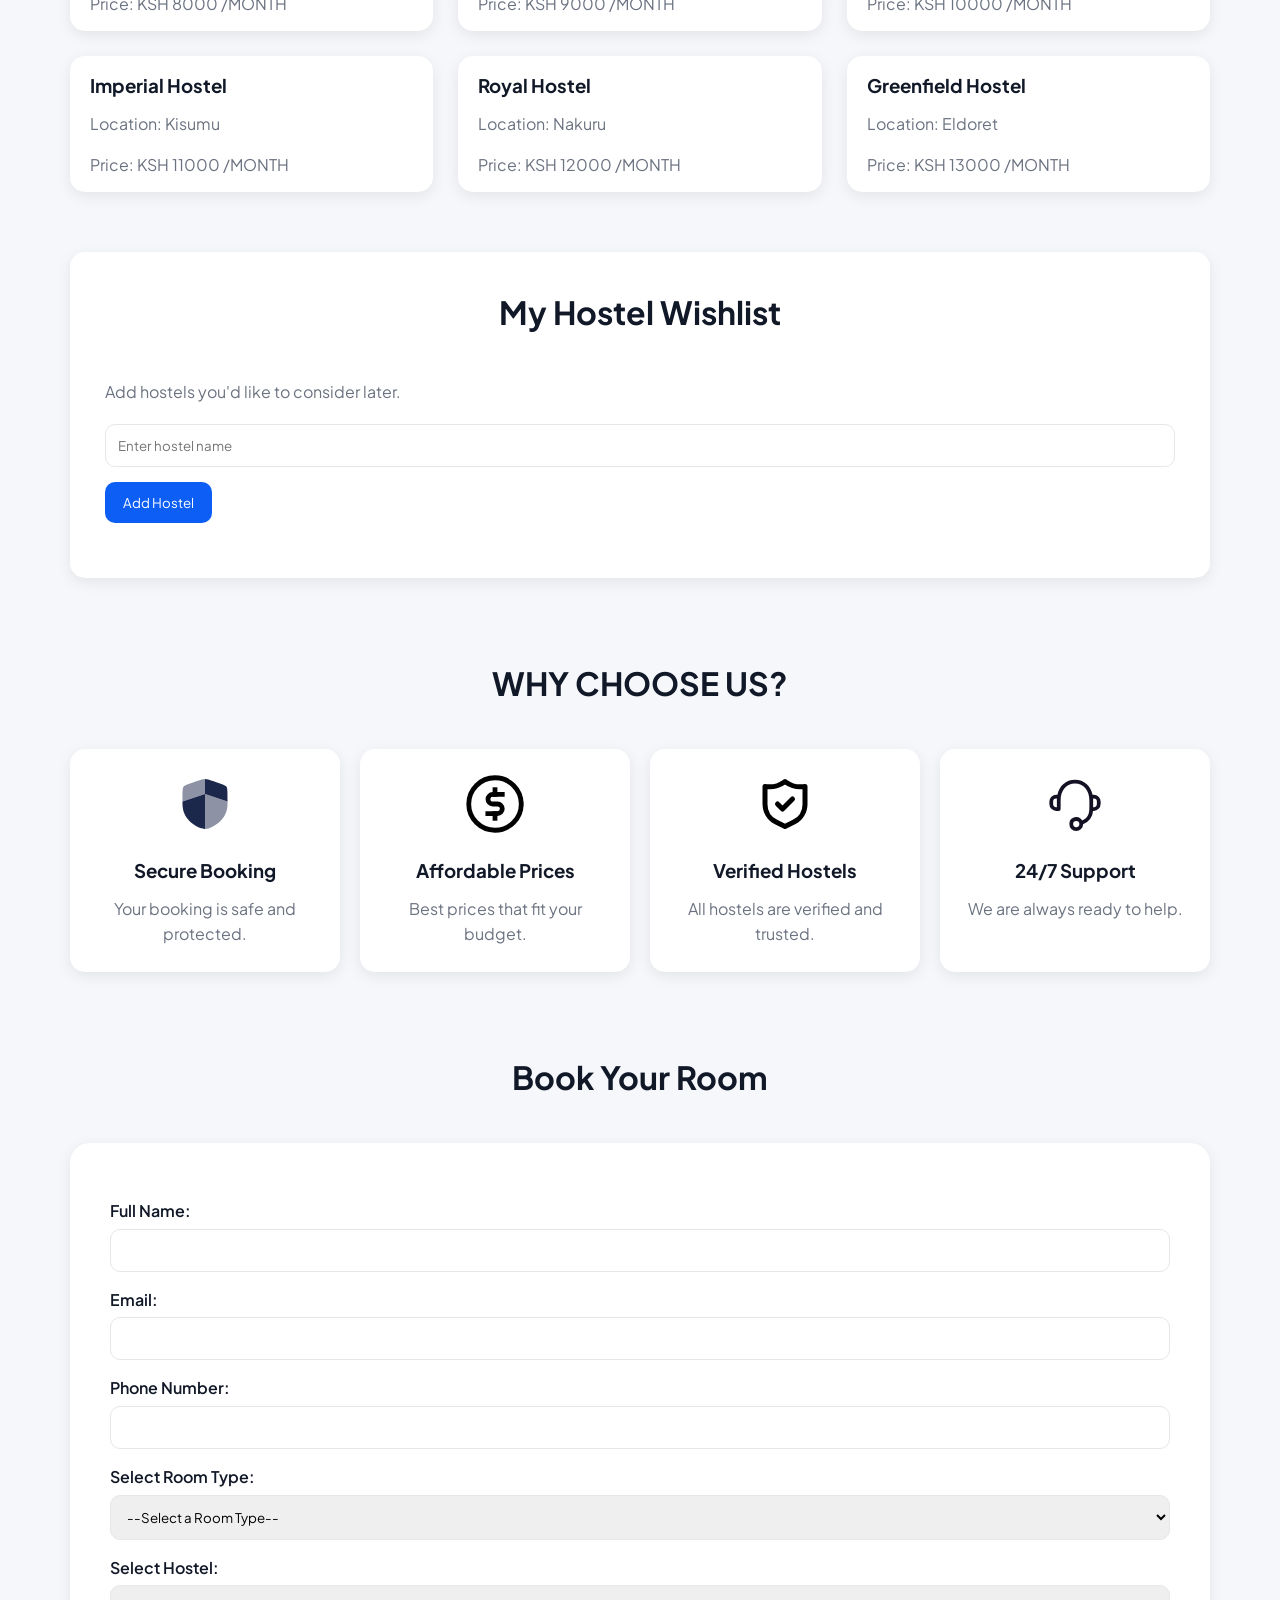
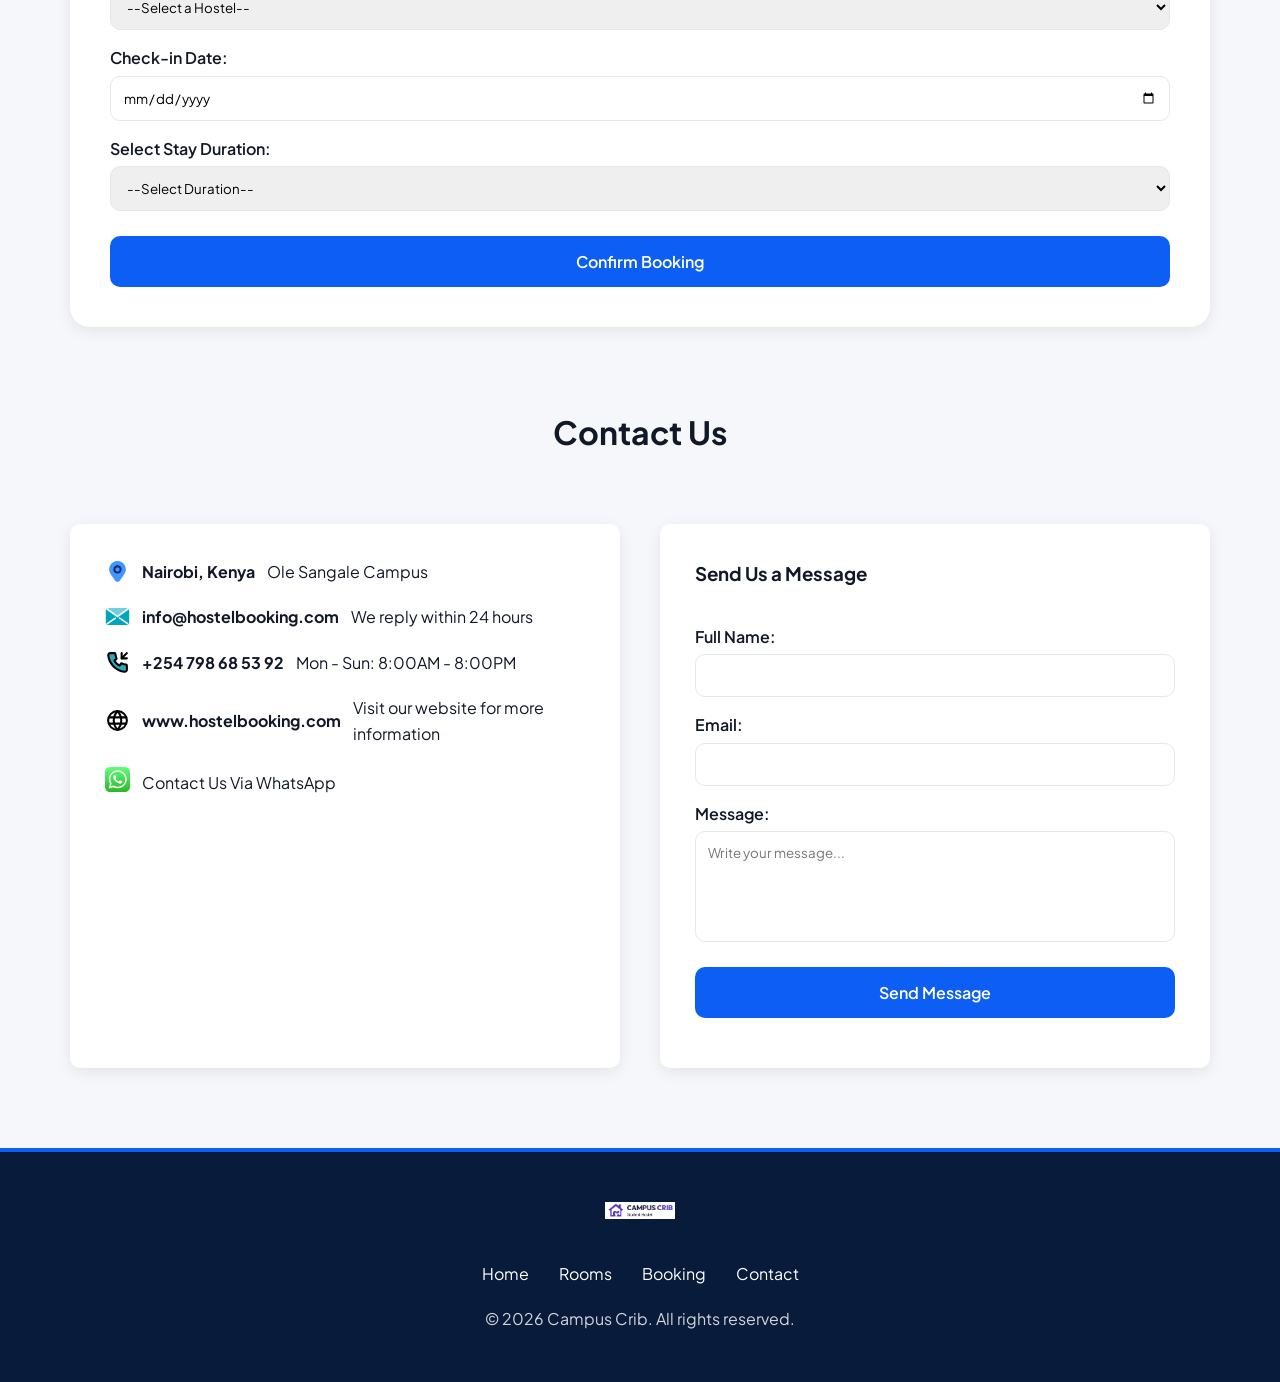
==== commit d7f91ccc: "Debbuged codes for HTML , CSS and Jvacsript" ====
--- a/submission/index.html
+++ b/submission/index.html
@@ -91,10 +91,29 @@
     <!-- ROOMS SECTION -->
     <section id="Rooms">
 
-        <h2>FEATURED HOSTELS</h2>
-
-        <!-- Dynamic content rendered by JavaScript -->
+        <h2>FEATURED HOSTELS <input
+    type="text"
+    id="searchHostel"
+    placeholder="Search hostels"></h2>
+        
+        <div class="image">
+                <img src="images/hostel1.jpeg" alt="Room 1">
+                <h3>Parallel Four Hostels</h3>
+                <p>Ksh 2,000 per month</p>
+            </div>
+            <div class="image">
+                <img src="images/hostel2.jpeg" alt="Room 2">
+                <h3>Qwetu Hostel</h3>
+                <p>Ksh 2,500 per month</p>
+            </div>
+            <div class="image">
+                <img src="images/hostel3.jpeg" alt="Room 3">
+                <h3>Kafoca Hostel</h3>
+                <p>Ksh 3,000 per month</p>
+            </div>
+
         <div id="hostelContainer"></div>
+        
 
         <!-- Wishlist Section -->
         <div class="wishlist-section">
--- a/submission/css/styles.css
+++ b/submission/css/styles.css
@@ -260,6 +260,34 @@
 
 .reason:hover {
 transform: translateY(-5px);
+}
+#searchHostel {
+    width: 100%;
+    max-width: 400px;
+    padding: 12px 16px;
+    margin: 20px auto;
+    display: block;
+
+    border: 2px solid var(--border-gray);
+    border-radius: 8px;
+
+    font-size: 16px;
+    font-family: 'Plus Jakarta Sans', sans-serif;
+
+    background-color: var(--white);
+    color: var(--dark-text);
+
+    outline: none;
+    transition: all 0.3s ease;
+}
+
+#searchHostel:focus {
+    border-color: var(--primary-blue);
+    box-shadow: 0 0 10px rgba(13, 94, 244, 0.2);
+}
+
+#searchHostel::placeholder {
+    color: var(--text-gray);
 }
 
 .reason img {
@@ -529,7 +557,7 @@
     left: 20px;
     right: 20px;
 
-    background: rgba(13, 94, 244, 0.92);
+    background: rgba(183, 193, 211, 0.92);
     color: white;
 
     padding: 20px;
@@ -551,7 +579,7 @@
 }
 
 .hidden-banner p {
-    color: white;
+    color: rgb(15, 8, 8);
     margin: 0;
 }
 
@@ -695,7 +723,7 @@
 .dark-mode header,
 .dark-mode section,
 .dark-mode footer {
-    background-color: #333;
+    background-color: #080808;
     color: white;
 }
 .dark-mode p{
@@ -705,11 +733,14 @@
 .dark-mode a {
     color: #4da6ff;
 }
+.dark-mode  h2{
+color: var(--dark-blue);
+}
 .dark-mode h3{
-color: var(--dark-text);
+color: rgb(26, 24, 24);
 }
 .dark-mode label{
-    color: #0c203f;
+    color: #2074f1;
 }
 
 /* Responsive Adjustments */
